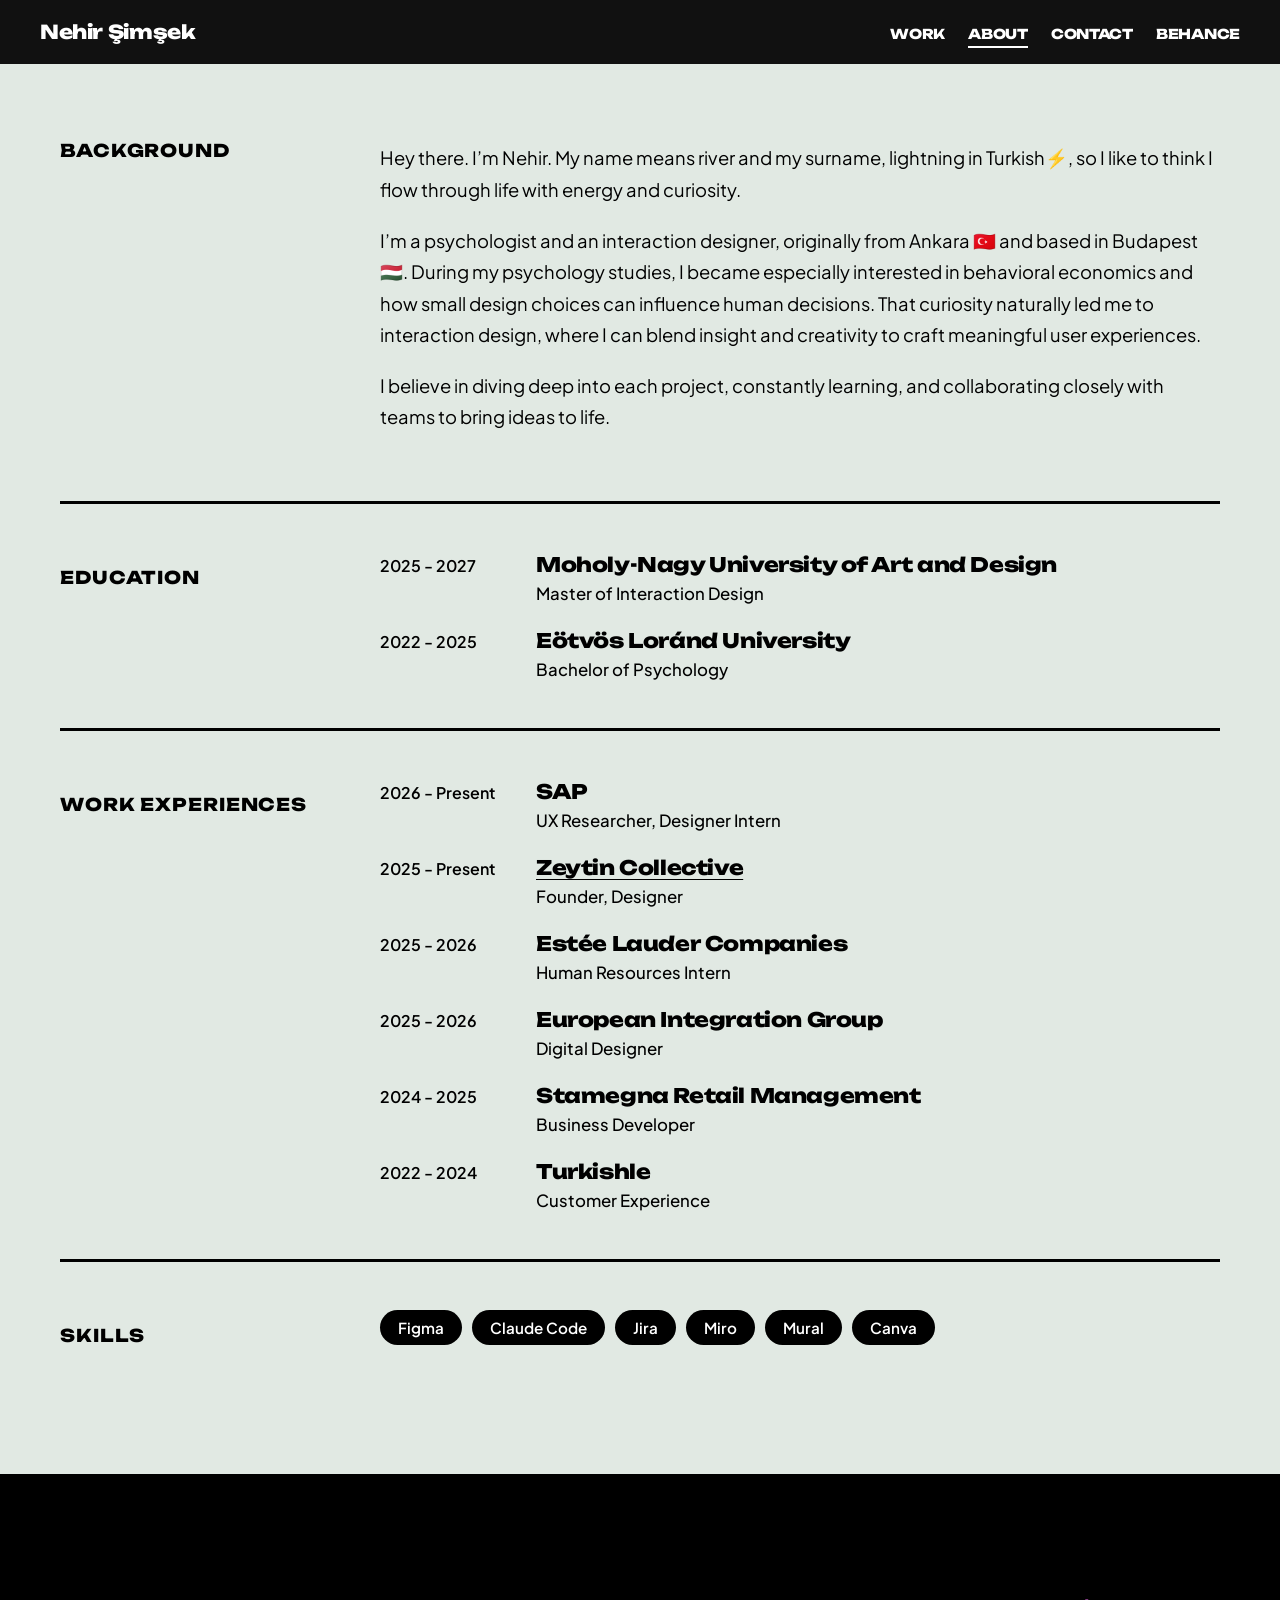
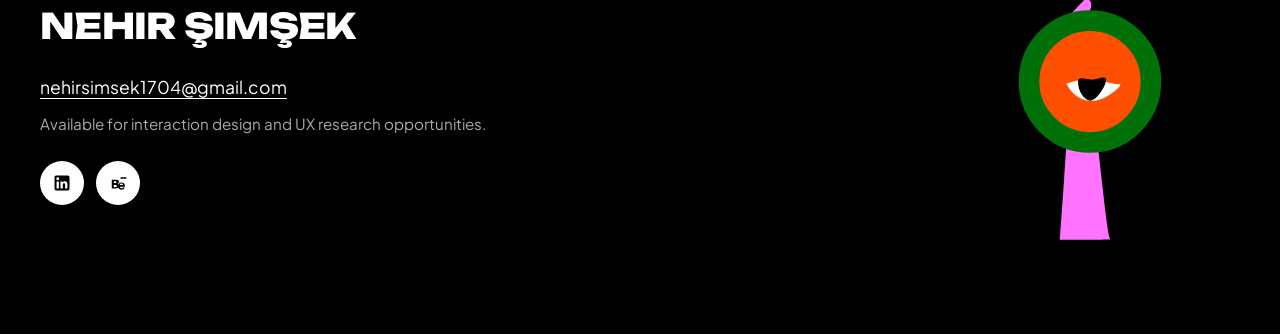
==== about.html @ ad6db82b "init" ====
<!DOCTYPE html>
<html lang="en">
<head>
    <meta charset="UTF-8">
    <meta name="viewport" content="width=device-width, initial-scale=1.0">
    <title>About | Nehir Şimşek</title>
    <link rel="stylesheet" href="style.css">
    <meta charset="UTF-8">
    <meta name="viewport" content="width=device-width, initial-scale=1.0">
    <title>About | Nehir Şimşek</title>
    
<!-- Google Fonts: Unbounded (Ultra Bold Display) & Plus Jakarta Sans (Body) -->
    <link rel="preconnect" href="https://fonts.googleapis.com">
    <link rel="preconnect" href="https://fonts.gstatic.com" crossorigin>
    <link href="https://fonts.googleapis.com/css2?family=Plus+Jakarta+Sans:ital,wght@0,400;0,600;1,400&family=Unbounded:wght@800;900&display=swap" rel="stylesheet">
   
<body class="about-page">

    <!-- Navigation Bar -->
    <header class="navbar">
        <div class="logo">Nehir Şimşek</div>
        <nav>
            <a href="index.html#work">WORK</a>
            <a href="about.html" class="active">ABOUT</a>
            <a href="index.html#contact">CONTACT</a>
            <a href="https://www.behance.net/nehirsimsekk" target="_blank" rel="noopener noreferrer">BEHANCE</a>
        </nav>
    </header>

    <main class="container about-container">
        <!-- Background / Bio Section -->
        <section class="about-section bio-section">
            <h2 class="section-label">BACKGROUND</h2>
            <div class="bio-content">
                <p>
                    Hey there. I’m Nehir. My name means river and my surname, lightning in Turkish⚡️, so I like to think I flow through life with energy and curiosity.
                </p>
                <p>
                    I’m a psychologist and an interaction designer, originally from Ankara 🇹🇷 and based in Budapest 🇭🇺. During my psychology studies, I became especially interested in behavioral economics and how small design choices can influence human decisions. That curiosity naturally led me to interaction design, where I can blend insight and creativity to craft meaningful user experiences.
                </p>
                <p>
                    I believe in diving deep into each project, constantly learning, and collaborating closely with teams to bring ideas to life.
                </p>
            </div>
</script>
</section>

        <!-- Education Section -->
        <section class="about-section timeline-section">
            <h2 class="section-label">EDUCATION</h2>
            <div class="timeline-list">
                <div class="timeline-item">
                    <span class="timeline-date">2025 - 2027</span>
                    <div class="timeline-details">
                        <h3>Moholy-Nagy University of Art and Design</h3>
                        <p>Master of Interaction Design</p>
                    </div>
                </div>
                <div class="timeline-item">
                    <span class="timeline-date">2022 - 2025</span>
                    <div class="timeline-details">
                        <h3>Eötvös Loránd University</h3>
                        <p>Bachelor of Psychology</p>
                    </div>
                </div>
        </section>

        <!-- Work Experiences Section -->
        <section class="about-section timeline-section">
            <h2 class="section-label">WORK EXPERIENCES</h2>
            <div class="timeline-list">
                <div class="timeline-item">
                    <span class="timeline-date">2026 - Present</span>
                    <div class="timeline-details">
                        <h3>SAP</h3>
                        <p>UX Researcher, Designer Intern</p>
                    </div>
                </div>
                <div class="timeline-item">
                    <span class="timeline-date">2025 - Present</span>
                    <div class="timeline-details">
                        <h3><a href="https://www.instagram.com/zeytin.collective/" target="_blank" rel="noopener noreferrer" class="timeline-link">Zeytin Collective</a></h3>
                        <p>Founder, Designer</p>
                    </div>
                </div>
                <div class="timeline-item">
                    <span class="timeline-date">2025 - 2026</span>
                    <div class="timeline-details">
                        <h3>Estée Lauder Companies</h3>
                        <p>Human Resources Intern</p>
                    </div>
                </div>
                <div class="timeline-item">
                    <span class="timeline-date">2025 - 2026</span>
                    <div class="timeline-details">
                        <h3>European Integration Group</h3>
                        <p>Digital Designer</p>
                    </div>
                </div>
                <div class="timeline-item">
                    <span class="timeline-date">2024 - 2025</span>
                    <div class="timeline-details">
                        <h3>Stamegna Retail Management</h3>
                        <p>Business Developer</p>
                    </div>
                </div>
                <div class="timeline-item">
                    <span class="timeline-date">2022 - 2024</span>
                    <div class="timeline-details">
                        <h3>Turkishle</h3>
                        <p>Customer Experience</p>
                    </div>
                </div>
            </div>
        </section>

        <!-- Skills Section -->
        <section class="about-section skills-section">
            <h2 class="section-label">SKILLS</h1>
            <div class="skills-tags">
                <span class="skill-tag">Figma</span>
                <span class="skill-tag">Claude Code</span>
                <span class="skill-tag">Jira</span>
                <span class="skill-tag">Miro</span>
                <span class="skill-tag">Mural</span>
                <span class="skill-tag">Canva</span>
            </div>
        </section>
    </main>
    <footer class="site-footer" id="contact">
    <div class="footer-container">
        <!-- Left Side: Brand, Bio & Links -->
        <div class="footer-left">
            <h2 class="footer-logo">NEHIR ŞIMŞEK</h2>
            <a href="mailto:nehirsimsek1704@gmail.com" class="footer-email">nehirsimsek1704@gmail.com</a>
            <p class="footer-status">Available for interaction design and UX research opportunities.</p>
            
            <div class="footer-socials">
                <a href="https://www.linkedin.com/in/nehir-%C5%9Fim%C5%9Fek-598686228/" target="_blank" rel="noopener noreferrer" class="social-icon" aria-label="LinkedIn">
                    <svg width="20" height="20" viewBox="0 0 24 24" fill="currentColor">
                        <path d="M19 3a2 2 0 0 1 2 2v14a2 2 0 0 1-2 2H5a2 2 0 0 1-2-2V5a2 2 0 0 1 2-2h14m-.5 15.5v-5.3a3.26 3.26 0 0 0-3.26-3.26c-.85 0-1.84.52-2.28 1.3v-1.11h-2.79v8.37h2.79v-4.93c0-.77.62-1.4 1.39-1.4a1.4 1.4 0 0 1 1.4 1.4v4.93h2.75M6.88 8.56a1.68 1.68 0 0 0 1.68-1.68c0-.93-.75-1.69-1.68-1.69a1.69 1.69 0 0 0-1.69 1.69c0 .93.76 1.68 1.69 1.68m1.39 9.94v-8.37H5.5v8.37h2.77z"/>
                    </svg>
                </a>
                <a href="https://www.behance.net/nehirsimsekk" target="_blank" rel="noopener noreferrer" class="social-icon" aria-label="Behance">
                    <svg width="20" height="20" viewBox="0 0 24 24" fill="currentColor">
                        <path d="M22 7h-7V5h7v2zm-1.87 8.25c0-2.3-1.66-3.75-3.83-3.75-2.29 0-4.3 1.6-4.3 4.25 0 2.5 1.83 4.25 4.35 4.25 1.87 0 3.32-.97 3.86-2.5h-2.1c-.34.62-.97.95-1.74.95-1.11 0-1.99-.74-2.13-1.85h5.88c.03-.25.07-.61.07-.85zm-5.95-1c.14-.94.94-1.62 1.96-1.62.98 0 1.76.65 1.88 1.62h-3.84zM6.9 14.3h2.15c.84 0 1.45.45 1.45 1.25 0 .9-.7 1.45-1.62 1.45H6.9v-2.7zm0-4.55h2.05c.74 0 1.3.4 1.3 1.15 0 .8-.56 1.2-1.35 1.2H6.9v-2.35zM4.5 7.5v11h4.85c2.3 0 3.85-1.05 3.85-2.8 0-1.25-.7-2.15-1.7-2.55 1.1-.35 1.7-1.35 1.7-2.5 0-1.65-1.3-2.65-3.35-2.65H4.5z"/>
                    </svg>
                </a>
            </div>
        </div>

       <!-- Right Side: Rotating Eye Animation (Lottie) -->
        <div class="footer-right">
    <img 
        src="eye-searching.svg" 
        alt="Rotating Eye Animation" 
        style="width: 300px; height: 300px;" 
    />
        </div>
    </footer>
    <script src="transitions.js"></script>
    <script>
    document.addEventListener('mousemove', (e) => {
        const items = document.querySelectorAll('.float-item');
        
        // Find screen center offset
        const mouseX = e.clientX - window.innerWidth / 2;
        const mouseY = e.clientY - window.innerHeight / 2;

        items.forEach(item => {
            // Read custom speed attribute or fall back to default
            const speed = parseFloat(item.getAttribute('data-speed')) || 0.04;
            
            const x = mouseX * speed;
            const y = mouseY * speed;

            // Apply smooth translation
            item.style.transform = `translate3d(${x}px, ${y}px, 0)`;
        });
    });
   
</script>
</body>
</html>
---- style.css ----
/* Base Styles & Palette */
html {
    scroll-behavior: smooth;
}

body {
    background-color: #FDF0ED;
    color: #111111;
    font-family: 'Plus Jakarta Sans', sans-serif;
    margin: 0;
    padding: 0;
    animation: pageFadeIn 0.45s ease forwards;
}

body.page-exit {
    animation: pageFadeOut 0.35s ease forwards;
    pointer-events: none;
}

@keyframes pageFadeIn {
    from { opacity: 0; transform: translateY(10px); }
    to   { opacity: 1; transform: translateY(0); }
}

@keyframes pageFadeOut {
    from { opacity: 1; transform: translateY(0); }
    to   { opacity: 0; transform: translateY(-10px); }
}

/* Header & Navigation */
.navbar {
    display: flex;
    justify-content: space-between;
    align-items: center;
    padding: 20px 40px;
    background-color: #111111;
    color: #ffffff;
}

.navbar .logo {
    font-family: 'Unbounded', sans-serif;
    font-weight: 900;
    font-size: 1.2rem;
    letter-spacing: 1px;
}

.navbar nav a {
    color: #ffffff;
    text-decoration: none;
    margin-left: 20px;
    font-size: 0.85rem;
    letter-spacing: 1px;
    font-weight: 600;
}

/* Main Container */
.container {
    max-width: 1400px;
    margin: 0 auto;
    padding: 80px 60px;
}

/* Hero Section Headline - Massive, Heavy, SNASK-Style Impact */
.hero h1 {
    font-family: 'Unbounded', sans-serif;
    font-size: 5.5rem;
    font-weight: 900;
    line-height: 1.05;
    letter-spacing: -1px;
    margin-top: 0;
    margin-bottom: 28px;
    max-width: 700px;
}

.hero .intro {
    font-size: 1.35rem;
    line-height: 1.6;
    max-width: 620px;
}

/* Hero text block: centered within the full-width hero */
.hero-text {
    position: relative;
    z-index: 10;
    padding: 0;
    max-width: 700px;
    margin: 0 auto;
    text-align: center;
}

/* Work Section */
.work-section {
    margin-top: 80px;
}

.section-title {
    font-family: 'Unbounded', sans-serif;
    font-size: 1.8rem;
    font-weight: 800;
    letter-spacing: -0.5px;
    margin-bottom: 30px;
    border-bottom: 3px solid #111111; /* Thicker line for punchier hierarchy */
    padding-bottom: 12px;
}

/* Work grid: full-width video banner on top, three equal cards below */
.work-grid {
    display: grid;
    grid-template-columns: 1fr 1fr 1fr;
    gap: 6px;
}

/* P1 — full-width video banner */
.work-card:nth-child(1) {
    grid-column: 1 / 4;
    grid-row: 1;
}

/* P2, P3, P4 — three equal cards in row 2 */
.work-card:nth-child(2) { grid-column: 1; grid-row: 2; }
.work-card:nth-child(3) { grid-column: 2; grid-row: 2; }
.work-card:nth-child(4) { grid-column: 3; grid-row: 2; }

/* P1 video: thin cinematic banner */
.work-card:nth-child(1) .image-wrapper {
    aspect-ratio: 5 / 1;
    flex: none;
}

/* P2 (Sofra) — taller to show more */
.work-card:nth-child(2) .image-wrapper {
    aspect-ratio: 4 / 3;
    flex: none;
}

/* P3, P4 — 16:9 to match image proportions */
.work-card:nth-child(3) .image-wrapper,
.work-card:nth-child(4) .image-wrapper {
    aspect-ratio: 16 / 9;
    flex: none;
}

.work-card {
    text-decoration: none;
    color: #111111;
    display: flex;
    flex-direction: column;
}

.work-card:hover .image-wrapper img,
.work-card:hover .image-wrapper video {
    transform: scale(1.03);
}

.image-wrapper {
    flex: 1;
    overflow: hidden;
    background-color: #e0d5d2;
    min-height: 0;
}

.image-wrapper img,
.image-wrapper video {
    width: 100%;
    height: 100%;
    display: block;
    object-fit: cover;
    transition: transform 0.4s ease;
}

/* Card label row: number left, title right */
.card-meta {
    display: flex;
    justify-content: space-between;
    align-items: baseline;
    padding: 10px 0 4px 0;
    gap: 12px;
}

.card-num {
    font-family: 'Plus Jakarta Sans', sans-serif;
    font-size: 0.8rem;
    font-weight: 600;
    color: #999999;
    flex-shrink: 0;
}

.card-name {
    font-family: 'Plus Jakarta Sans', sans-serif;
    font-size: 0.85rem;
    font-weight: 600;
    letter-spacing: 0.02em;
    color: #111111;
    text-align: right;
}
/* --------------------------------------------------
   COLOR THEME VARIATIONS
-------------------------------------------------- */

/* Default / Peach (Your home page look) */
body, body[data-theme="peach"] {
    background-color: #FDF0ED;
    color: #111111;
}

/* Theme 1: Dark Mode / Charcoal (Cancer Care style) */
body[data-theme="dark"] {
    background-color: #161616;
    color: #F5F5F5;
}
body[data-theme="dark"] .navbar {
    background-color: transparent;
    border-bottom: 1px solid #333333;
}
body[data-theme="dark"] .navbar nav a {
    color: #FFFFFF;
}
body[data-theme="dark"] .tags {
    color: #A0A0A0;
}

/* Theme 2: Soft Blue (KommuneKredit style) */
body[data-theme="blue"] {
    background-color: #DDE8FA;
    color: #111111;
}

/* Theme 3: Soft Lavender / Purple (Zalando style) */
body[data-theme="purple"] {
    background-color: #D3C2FE;
    color: #111111;
}

/* Theme 4: Pastel Lime / Green (Louise From Hero style) */
body[data-theme="lime"] {
    background-color: #EEFCA8;
    color: #111111;
}
/* ==================================================
   CASE STUDY LAYOUT & COMPONENT STYLES
================================================== */

.case-study {
    width: 100%;
    max-width: 1400px; /* Expands much wider to fill the screen */
    margin: 0 auto;
    padding: 60px 6% 100px 6%; /* Percentage padding gives edge-to-edge look with clean breathing room */
}

.case-study .eyebrow {
    font-size: 0.85rem;
    font-weight: 700;
    text-transform: uppercase;
    letter-spacing: 1px;
    opacity: 0.7;
    margin-bottom: 16px;
}

.case-study h1 {
    font-family: 'Unbounded', sans-serif;
    font-size: 3rem;
    font-weight: 800;
    line-height: 1.1;
    margin-bottom: 24px;
}

.case-study .hero-intro {
    font-size: 1.2rem;
    line-height: 1.6;
    margin-bottom: 20px;
}

.case-study .hero-question {
    font-size: 1.05rem;
    line-height: 1.6;
    padding: 20px;
    border-left: 3px solid currentColor;
    margin-top: 30px;
}

/* Stats Section (Adapts border & text to current theme color) */
.case-study .stats {
    display: grid !important;
    grid-template-columns: repeat(4, 1fr) !important;
    gap: 20px;
    padding: 40px 0;
    border-top: 2px solid currentColor;
    border-bottom: 2px solid currentColor;
    margin: 60px 0;
}

.case-study .stat-number {
    font-family: 'Space Grotesk', sans-serif;
    font-size: 2.8rem;
    font-weight: 700;
    line-height: 1;
    margin-bottom: 12px;
}

.case-study .stat-label {
    font-size: 0.9rem;
    line-height: 1.4;
    opacity: 0.85;
}

/* Section Dividers */
.case-study .section, 
.case-study .process-section {
    margin-bottom: 80px;
    padding-top: 40px;
    border-top: none; /* Changed from 1px solid currentColor */
}

.case-study .section-title {
    font-family: 'Unbounded', sans-serif;
    font-size: 1.4rem;
    font-weight: 800;
    letter-spacing: -0.5px;
    text-transform: uppercase;
    margin-bottom: 20px;
}

.case-study .section h2, 
.case-study .process-section h2 {
    font-size: 1.8rem;
    font-weight: 700;
    line-height: 1.3;
    margin-bottom: 20px;
}

.case-study .section-intro {
    font-size: 1.1rem;
    line-height: 1.6;
    margin-bottom: 16px;
}

.case-study .content-grid {
    display: grid;
    grid-template-columns: repeat(auto-fit, minmax(250px, 1fr));
    gap: 30px;
    margin-top: 40px;
    width: 100%;
    box-sizing: border-box;
}

.case-study .content-item-number {
    font-weight: 700;
    opacity: 0.5;
    margin-bottom: 8px;
}

.case-study .content-item h3 {
    font-size: 1.2rem;
    font-weight: 700;
    margin-bottom: 10px;
}

.case-study .process-map-wrapper {
    margin-top: 50px;
    width: 100%;
    overflow: visible;
}

.case-study .process-line {
    fill: none;
    stroke: currentColor;
    stroke-width: 2;
    stroke-dasharray: 4 4;
}

.case-study .process-dot {
    fill: currentColor;
}

/* Automatically handles text inside SVG dots based on light vs dark theme */
.case-study .process-number {
    fill: #FFFFFF;
    font-family: 'Space Grotesk', sans-serif;
    font-size: 12px;
    font-weight: 700;
    text-anchor: middle;
}

body[data-theme="dark"] .case-study .process-number {
    fill: #161616;
}

.case-study .process-title,
.case-study .process-label {
    fill: currentColor;
    font-size: 13px;
    text-anchor: middle;
}

/* Workflow Rows */
.case-study .workflow-row {
    display: flex;
    align-items: center;
    padding: 16px 0;
    border-bottom: 1px solid currentColor;
}

.case-study .workflow-number {
    width: 50px;
    font-weight: 700;
    opacity: 0.5;
}

/* Bottom Details Footer Block */
.case-study .details {
    display: grid;
    grid-template-columns: repeat(3, 1fr);
    gap: 30px;
    padding-top: 40px;
    border-top: 2px solid currentColor;
    margin-top: 80px;
}

.case-study .detail-label {
    font-size: 0.85rem;
    font-weight: 700;
    text-transform: uppercase;
    letter-spacing: 1px;
    opacity: 0.6;
    margin-bottom: 8px;
}

/* Desktop Responsive Formatting */
@media (max-width: 700px) {
    .case-study .stats,
    .case-study .content-grid,
    .case-study .details {
        grid-template-columns: repeat(1, 1fr) !important;
    }
}
/* 1. Prevent the viewport from scrolling horizontally */
html, body {
    max-width: 100% !important;
    overflow-x: hidden !important;
}
/* FORCE ENTIRE PAGE TO CENTER */
html, body {
    margin: 0 !important;
    padding: 0 !important;
    width: 100% !important;
    max-width: 100vw !important;
    overflow-x: hidden !important;
}

/* Ensure case-study container is centered with equal side margins */
.case-study {
    width: 100% !important;
    max-width: 1400px !important;
    margin-left: auto !important;
    margin-right: auto !important;
    padding-left: 60px !important;
    padding-right: 60px !important;
    box-sizing: border-box !important;
}

/* Center all child sections and process maps inside case-study */
.case-study section,
.case-study .section,
.case-study .process-section,
.process-map-wrapper {
    width: 100% !important;
    max-width: 100% !important;
    margin-left: auto !important;
    margin-right: auto !important;
    box-sizing: border-box !important;
}
/* Cover Image Styling */
.cover-image-wrapper {
    width: 100%;
    max-width: 1200px;
    margin: 40px auto;
    padding: 0 24px;
    box-sizing: border-box;
}
.cover-image {
    width: 100%;
    height: auto;
    display: block;
    border-radius: 16px; /* Gives nice soft corners */
    object-fit: cover;
}
/* Scope floating styles strictly to landing page hero section */
.hero {
    position: relative !important;
    width: 100%;
    min-height: 85vh;
    padding: 80px 60px;
    box-sizing: border-box;
    /* Full-width: no max-width, so floating images span the whole viewport */
}

.hero .float-item {
    position: absolute !important;
    z-index: 5;
    pointer-events: none;
    transition: transform 0.15s ease-out;
    animation: floatAnimation 4s ease-in-out infinite alternate;
}

.hero .float-card {
    border-radius: 12px;
    box-shadow: 0 10px 25px rgba(0, 0, 0, 0.12);
    object-fit: cover;
}
/* Hero text stays centered and layered above floating elements */
.hero h1,
.hero .intro {
    position: relative;
    z-index: 10;
    text-align: center;
}

/* Work grid: 2 columns with generous spacing */
.work-grid {
    display: grid;
    grid-template-columns: repeat(2, 1fr);
    gap: 50px 40px;
}
.float-item {
    position: absolute !important;
    z-index: 5;
    pointer-events: none;
    /* Smooth out cursor tracking */
    transition: transform 0.1s ease-out; 
    /* Gentle ambient float without breaking JS transform */
    animation: gentleFloat 4s ease-in-out infinite alternate;
}

@keyframes gentleFloat {
    0% { margin-top: 0px; }
    100% { margin-top: -12px; }
}
/* Force SAP case study headers and text to stay left-aligned */
.sap-case-study h1,
.sap-case-study h2,
.sap-case-study p,
.sap-case-study .section-intro {
    text-align: left !important;
    margin-left: 0;
}

/* Image + numbered items side-by-side layout */
.image-content-split {
    display: grid;
    grid-template-columns: 1fr 1fr;
    gap: 50px;
    align-items: start;
    margin-top: 40px;
}

.image-content-split .split-image {
    width: 100%;
    height: auto;
    display: block;
    border-radius: 10px;
    object-fit: cover;
}

.image-content-split .split-items {
    display: flex;
    flex-direction: column;
    gap: 32px;
}

@media (max-width: 768px) {
    .image-content-split {
        grid-template-columns: 1fr;
    }
}
/* Styling for all navigation links */
.navbar nav a {
    text-decoration: none;
    color: inherit;
    position: relative;
    padding-bottom: 4px; /* Creates spacing between text and the line */
    transition: border-color 0.2s ease;
}

/* Underline for the active page link */
.navbar nav a.active {
    border-bottom: 2px solid currentColor; /* Draws line matching text color */
}

/* Optional: Subtle hover effect for inactive links */
.navbar nav a:hover {
    border-bottom: 2px solid rgba(0, 0, 0, 0.3);
}
/* ==========================================
   ABOUT PAGE STYLES
   ========================================== */

body.about-page {
    background-color: #e1e9e3;
}

.about-container {
    max-width: 1200px;
    margin: 60px auto 100px auto;
    padding: 0 60px;
}

.about-section {
    display: grid;
    grid-template-columns: 260px 1fr;
    gap: 40px 60px;
    align-items: start;
    margin-bottom: 0;
    padding-bottom: 48px;
    border-bottom: 3px solid #000000 !important;
}

.about-section:last-child {
    border-bottom: none;
}

.section-label {
    font-size: 0.85rem;
    font-weight: 700;
    letter-spacing: 0.1em;
    text-transform: uppercase;
    color: #666;
    margin-bottom: 24px;
}

.bio-content p {
    font-size: 1.15rem;
    line-height: 1.7;
    margin-bottom: 18px;
    color: #222;
}

.timeline-list {
    display: flex;
    flex-direction: column;
    gap: 24px;
}

.timeline-item {
    display: grid;
    grid-template-columns: 140px 1fr;
    align-items: baseline;
    gap: 16px;
}

.timeline-date {
    font-size: 0.95rem;
    color: #777;
    font-weight: 500;
}

.timeline-details h3 {
    font-size: 1.1rem;
    font-weight: 600;
    margin: 0 0 4px 0;
    color: #111;
}

.timeline-details p {
    font-size: 0.98rem;
    color: #555;
    margin: 0;
}

.skills-tags {
    display: flex;
    flex-wrap: wrap;
    gap: 10px;
}

.skill-tag {
    background: rgba(0, 0, 0, 0.05);
    padding: 8px 16px;
    border-radius: 20px;
    font-size: 0.9rem;
    font-weight: 500;
    color: #333;
}

/* Inline timeline link (e.g. Zeytin Collective) */
.timeline-link {
    color: inherit;
    text-decoration: underline;
    text-underline-offset: 4px;
    text-decoration-thickness: 1px;
    transition: opacity 0.2s ease;
}

.timeline-link:hover {
    opacity: 0.6;
}

@media (max-width: 600px) {
    .timeline-item {
        grid-template-columns: 1fr;
        gap: 4px;
    }
    .about-section {
        grid-template-columns: 1fr !important;
    }
}
/* ===========================================
   GLOBAL FONT PAIRING (Unbounded & Plus Jakarta Sans)
   =========================================== */

/* Body Copy & UI Elements -> Plus Jakarta Sans */
body, p, span, nav a, .timeline-details p, .skill-tag, .timeline-date {
    font-family: 'Plus Jakarta Sans', -apple-system, BlinkMacSystemFont, sans-serif;
}

/* Header Navbar Logo & Links -> White text on dark bar */
.navbar .logo,
.navbar nav a {
    font-family: 'Unbounded', sans-serif !important;
    font-weight: 800 !important;
    color: #ffffff !important; /* Forces logo & nav items to be white */
    letter-spacing: -0.02em;
}

/* Page Headings (Hero title, section labels, etc.) -> Black text */
h1, h2, h3,
.landing-hero h1 {
    font-family: 'Unbounded', sans-serif !important;
    font-weight: 800 !important;
    letter-spacing: -0.02em;
    color: #000000 !important; /* Keeps UX DESIGNER & RESEARCHER and section headings black */
}

/* ===========================================
   ABOUT PAGE STYLES (Enlarged & Pure Black Headings)
   =========================================== */

/* Section Labels (BACKGROUND, EDUCATION, WORK EXPERIENCES, SKILLS) */
.about-section .section-label {
    font-family: 'Unbounded', sans-serif !important;
    font-size: 1.1rem; /* Increased size */
    font-weight: 800 !important;
    letter-spacing: 0.05em;
    text-transform: uppercase;
    color: #000000 !important; /* Pure black */
    margin-bottom: 28px;
}

/* Subheadings inside Timeline (School & Company names) */
.timeline-details h3 {
    font-family: 'Unbounded', sans-serif !important;
    font-size: 1.25rem; /* Larger, readable size */
    font-weight: 800 !important;
    color: #000000 !important; /* Pure black */
    margin: 0 0 6px 0;
}

/* Subheading descriptions (Degrees & Job Titles) */
.timeline-details p {
    font-size: 1.05rem;
    color: #000000 !important; /* Pure black */
    font-weight: 500;
}

/* Timeline Dates */
.timeline-date {
    font-size: 1rem;
    color: #000000 !important; /* Pure black */
    font-weight: 600;
}

/* Bio Paragraph Text */
.bio-content p {
    font-size: 1.15rem;
    line-height: 1.7;
    color: #000000 !important; /* Pure black */
    margin-bottom: 20px;
}

/* Skills Badges */
.skill-tag {
    background: #000000;
    color: #ffffff;
    font-size: 0.95rem;
    font-weight: 600;
    padding: 8px 18px;
    border-radius: 20px;
}
/* ===========================================
   ABOUT PAGE SECTION DIVIDERS (Guaranteed Fix)
   =========================================== */

/* Force visible solid line under each about section */
main .about-section,
body.about-page .about-section {
    padding-bottom: 48px !important;
    margin-bottom: 48px !important;
    border-bottom: 3px solid #000000 !important;
}

/* Remove the line under the final section (Skills) */
main .about-section:last-child,
body.about-page .about-section:last-child {
    border-bottom: none !important;
    margin-bottom: 0 !important;
    padding-bottom: 0 !important;
}
/* ===========================================
   GLOBAL FOOTER STYLES & ROTATING ANIMATION
   =========================================== */

.site-footer {
    background-color: #000000;
    color: #ffffff;
    padding: 80px 40px;
    margin-top: 100px;
    width: 100%;
    box-sizing: border-box;
}

.footer-container {
    max-width: 1200px;
    margin: 0 auto;
    display: flex;
    justify-content: space-between;
    align-items: center;
    gap: 40px;
}

/* Left Side Layout */
.footer-left {
    display: flex;
    flex-direction: column;
    align-items: flex-start;
    gap: 16px;
}

.footer-logo {
    font-family: 'Unbounded', sans-serif !important;
    font-weight: 800 !important;
    font-size: 2.2rem;
    color: #ffffff !important;
    margin: 0 0 12px 0;
    letter-spacing: -0.02em;
}

.footer-email {
    font-family: 'Plus Jakarta Sans', sans-serif;
    font-size: 1.1rem;
    color: #ffffff;
    text-decoration: underline;
    text-underline-offset: 4px;
    transition: opacity 0.2s ease;
}

.footer-email:hover {
    opacity: 0.8;
}

.footer-status {
    font-family: 'Plus Jakarta Sans', sans-serif;
    font-size: 0.95rem;
    color: #aaaaaa;
    margin: 0 0 12px 0;
}

/* Circular Social Buttons */
.footer-socials {
    display: flex;
    gap: 12px;
}

.social-icon {
    display: flex;
    align-items: center;
    justify-content: center;
    width: 44px;
    height: 44px;
    background-color: #ffffff;
    color: #000000;
    border-radius: 50%;
    transition: transform 0.2s ease, background-color 0.2s ease;
}

.social-icon:hover {
    transform: translateY(-3px);
    background-color: #eeeeee;
}

/* Right Side: Rotating SVG Graphic */
.footer-right {
    display: flex;
    justify-content: center;
    align-items: center;
}

/* Continuous rotation keyframes */
@keyframes continuousSpin {
    from {
        transform: rotate(0deg);
    }
    to {
        transform: rotate(360deg);
    }
}

/* Mobile Responsiveness */
@media (max-width: 768px) {
    .footer-container {
        flex-direction: column-reverse;
        align-items: flex-start;
        gap: 48px;
    }
}
/* ===========================================
   FOOTER ANIMATION & LAYOUT
   =========================================== */

.footer-right {
    display: flex;
    justify-content: center;
    align-items: center;
}

@keyframes continuousSpin {
    from {
        transform: rotate(0deg);
    }
    to {
        transform: rotate(360deg);
    }
}
/* ==========================================
   ABOUT PAGE ONLY: Floating Photo Flash Effect
   ========================================== */
/* ======================================== */
/* ABOUT HERO CONTAINER */
/* ======================================== */

.about-hero {
    position: relative;
    width: 100%;
    min-height: 1000px;
    padding: 120px 6% 130px;
    overflow: hidden;
}

/* ======================================== */
/* GENERATED PHOTO LAYER */
/* ======================================== */

.photo-layer {
    position: absolute;
    inset: 0;
    z-index: 3;
    overflow: hidden;
    pointer-events: none;
}
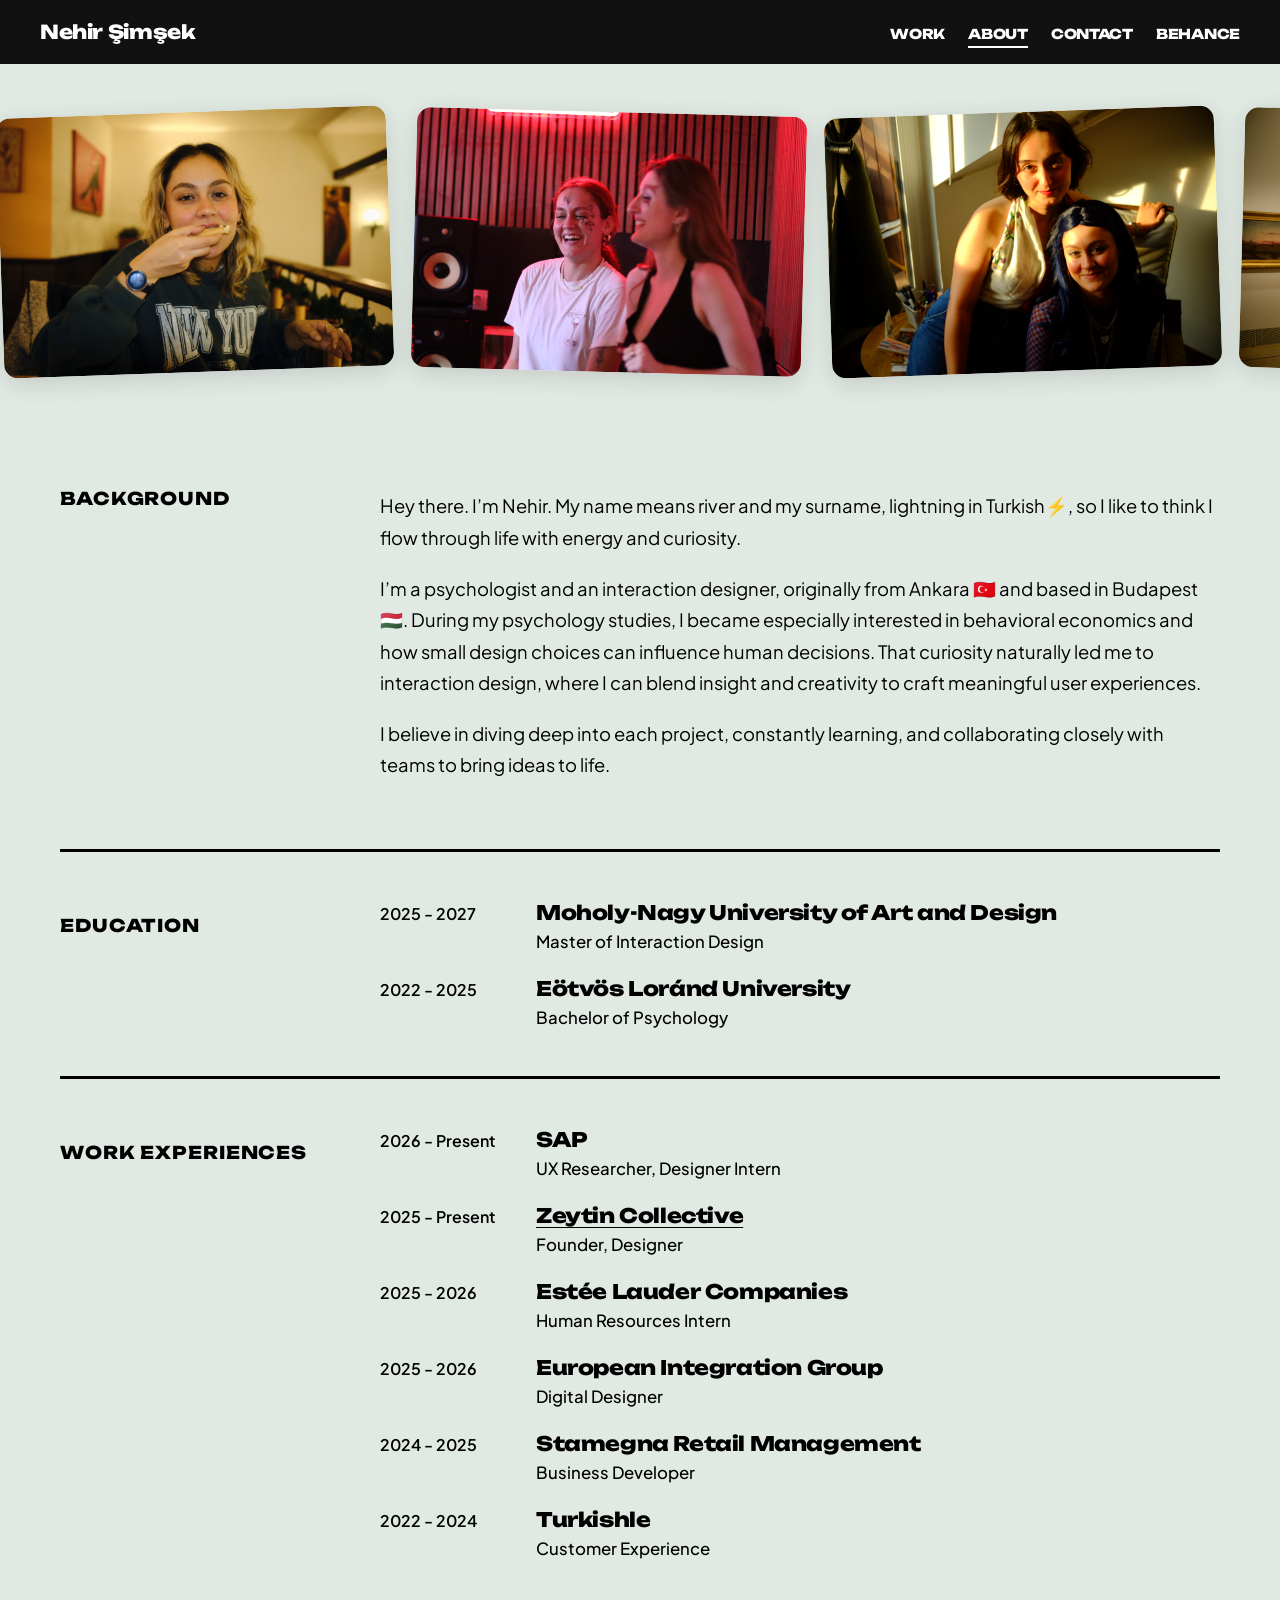
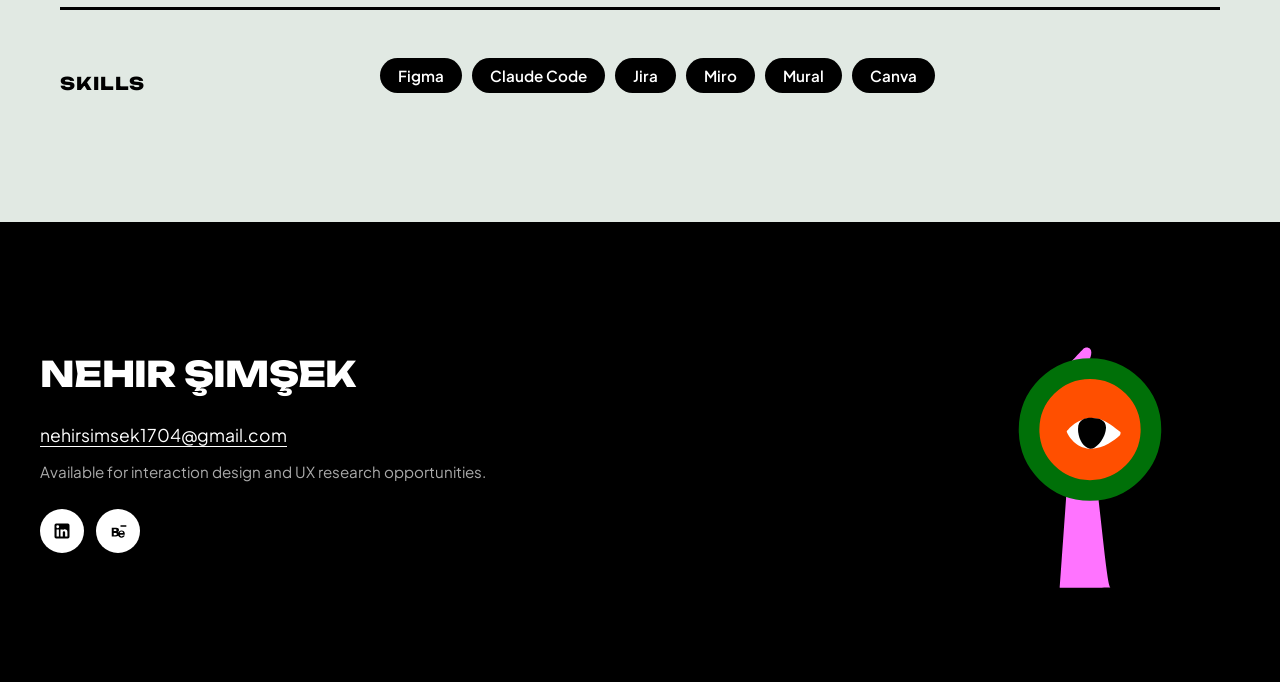
==== commit 5729238b: "Add scrolling photo strip to about page" ====
--- a/about.html
+++ b/about.html
@@ -26,6 +26,25 @@
             <a href="https://www.behance.net/nehirsimsekk" target="_blank" rel="noopener noreferrer">BEHANCE</a>
         </nav>
     </header>
+
+    <!-- Scrolling Photo Strip -->
+    <div class="photo-scroll-strip">
+        <div class="photo-scroll-track">
+            <div class="scroll-photo"><img src="pizza.JPG" alt=""></div>
+            <div class="scroll-photo"><img src="collective.JPG" alt=""></div>
+            <div class="scroll-photo"><img src="DSCF0053.JPG" alt=""></div>
+            <div class="scroll-photo"><img src="DSCF9303.JPG" alt=""></div>
+            <div class="scroll-photo"><img src="scholarship.jpg" alt=""></div>
+            <div class="scroll-photo"><img src="youtube.jpg" alt=""></div>
+            <!-- duplicated for seamless loop -->
+            <div class="scroll-photo"><img src="pizza.JPG" alt=""></div>
+            <div class="scroll-photo"><img src="collective.JPG" alt=""></div>
+            <div class="scroll-photo"><img src="DSCF0053.JPG" alt=""></div>
+            <div class="scroll-photo"><img src="DSCF9303.JPG" alt=""></div>
+            <div class="scroll-photo"><img src="scholarship.jpg" alt=""></div>
+            <div class="scroll-photo"><img src="youtube.jpg" alt=""></div>
+        </div>
+    </div>
 
     <main class="container about-container">
         <!-- Background / Bio Section -->
--- a/style.css
+++ b/style.css
@@ -936,6 +936,52 @@
 /* ABOUT HERO CONTAINER */
 /* ======================================== */
 
+/* ===========================================
+   ABOUT PAGE: Scrolling Photo Strip
+   =========================================== */
+
+.photo-scroll-strip {
+    width: 100%;
+    overflow: hidden;
+    padding: 48px 0 40px;
+    background-color: #e1e9e3;
+}
+
+.photo-scroll-track {
+    display: flex;
+    gap: 24px;
+    width: max-content;
+    animation: scrollLeft 28s linear infinite;
+}
+
+.photo-scroll-track:hover {
+    animation-play-state: paused;
+}
+
+.scroll-photo {
+    flex-shrink: 0;
+    height: 260px;
+    border-radius: 14px;
+    overflow: hidden;
+    box-shadow: 0 6px 24px rgba(0, 0, 0, 0.13);
+}
+
+.scroll-photo:nth-child(odd)  { transform: rotate(-2deg); }
+.scroll-photo:nth-child(even) { transform: rotate(1.5deg); }
+
+.scroll-photo img {
+    height: 100%;
+    width: auto;
+    object-fit: cover;
+    display: block;
+    pointer-events: none;
+}
+
+@keyframes scrollLeft {
+    0%   { transform: translateX(0); }
+    100% { transform: translateX(-50%); }
+}
+
 .about-hero {
     position: relative;
     width: 100%;
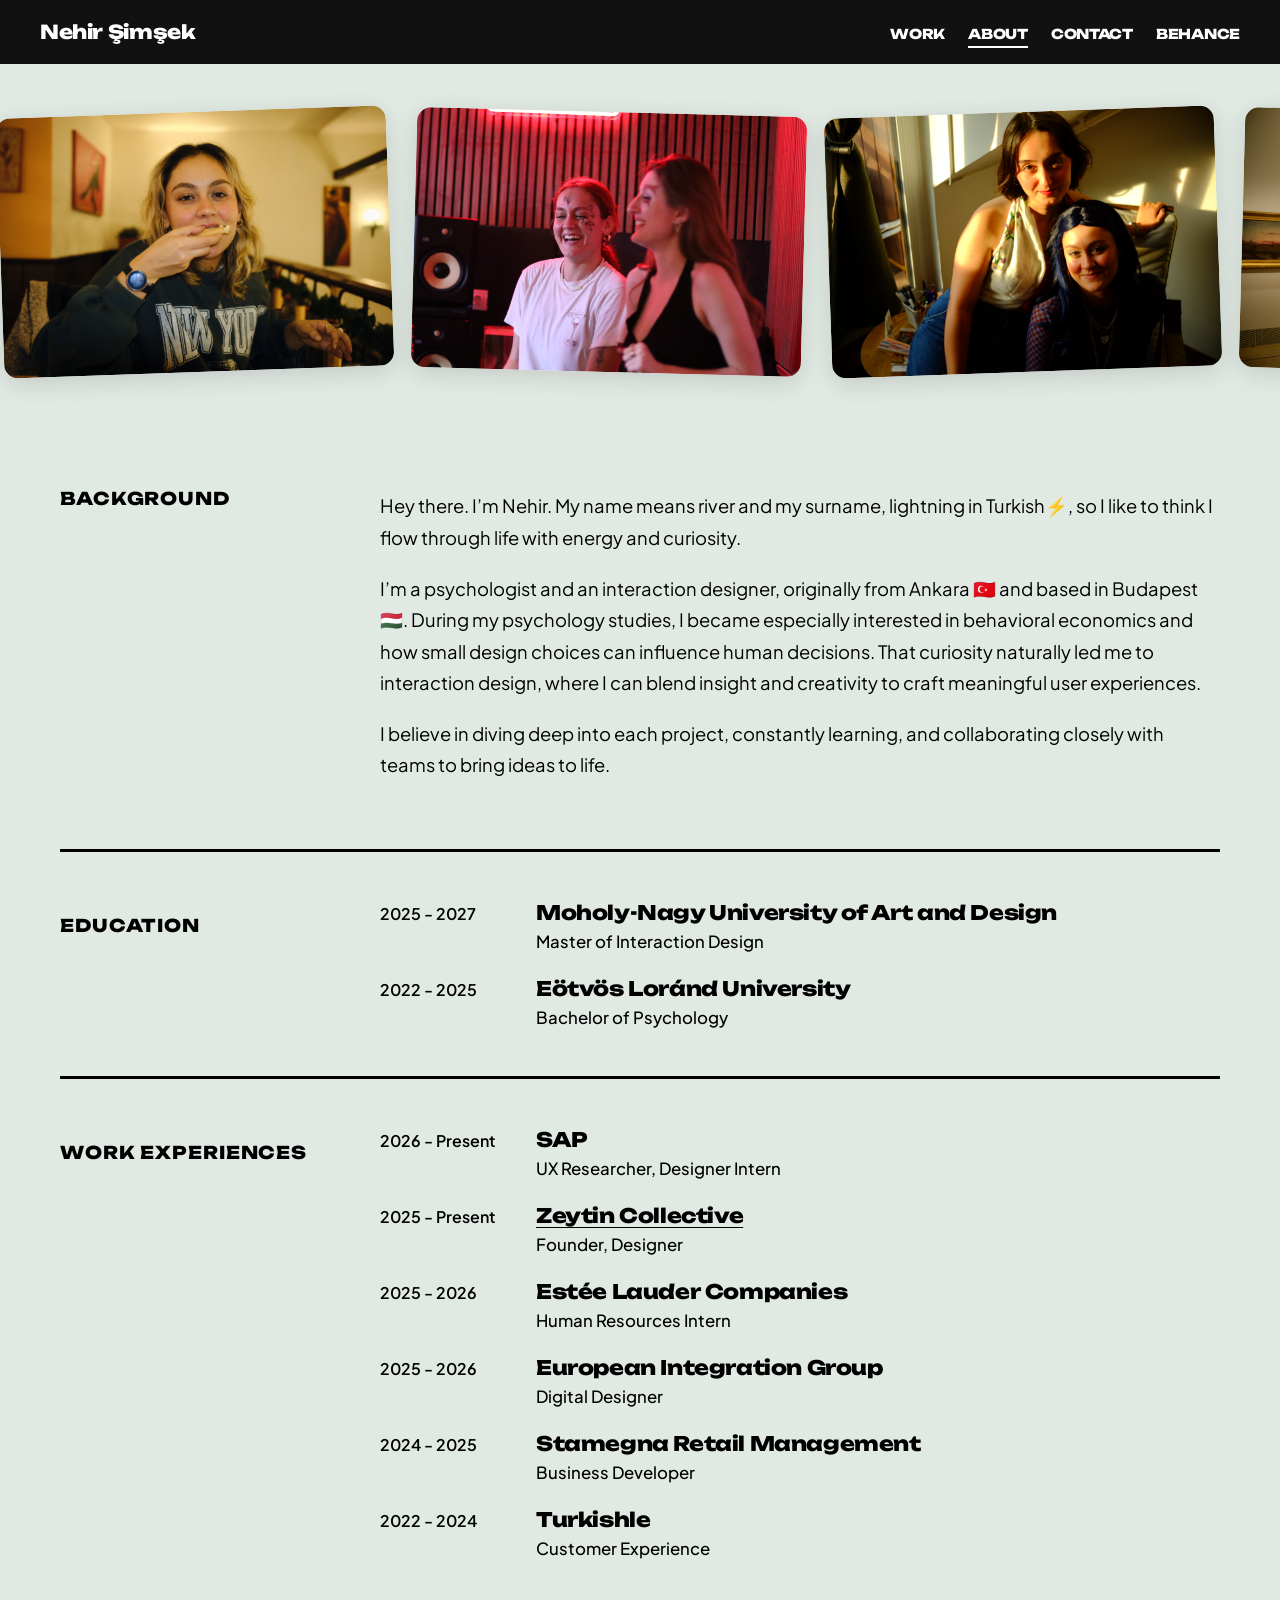
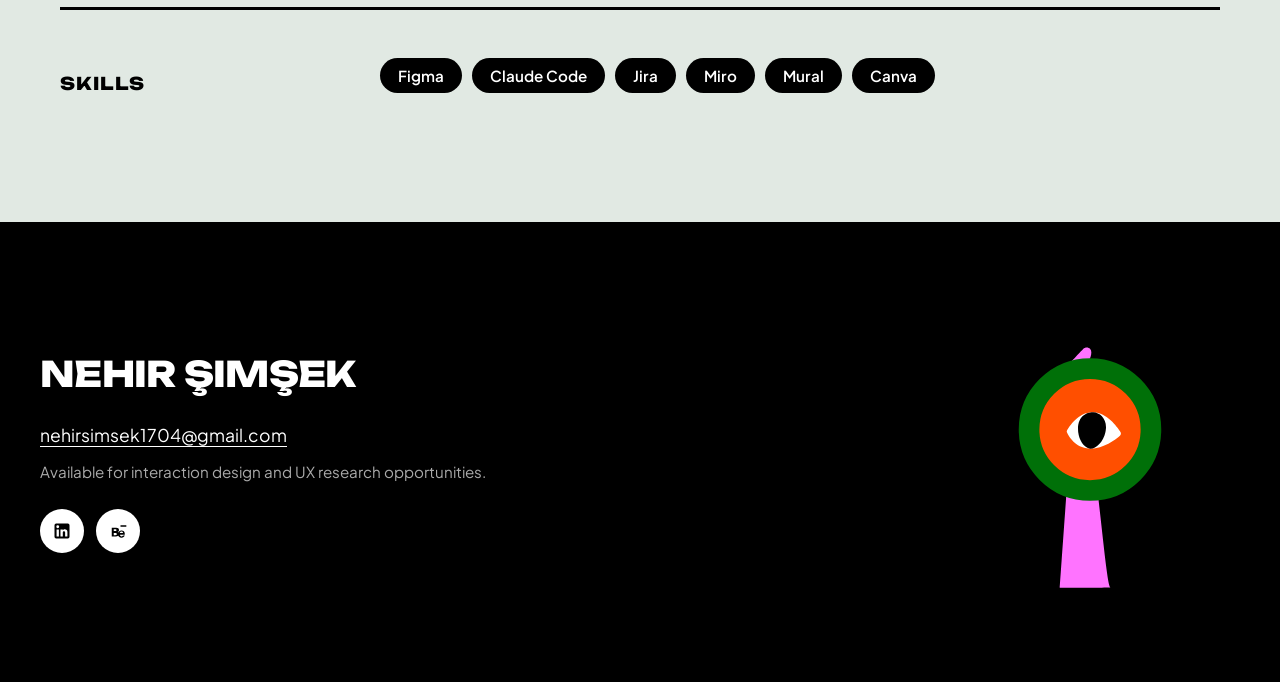
==== commit d9adca14: "Add draggable works strip, crop SAP video bars, fix contact nav links" ====
--- a/about.html
+++ b/about.html
@@ -22,7 +22,7 @@
         <nav>
             <a href="index.html#work">WORK</a>
             <a href="about.html" class="active">ABOUT</a>
-            <a href="index.html#contact">CONTACT</a>
+            <a href="#contact">CONTACT</a>
             <a href="https://www.behance.net/nehirsimsekk" target="_blank" rel="noopener noreferrer">BEHANCE</a>
         </nav>
     </header>
--- a/style.css
+++ b/style.css
@@ -940,6 +940,72 @@
    ABOUT PAGE: Scrolling Photo Strip
    =========================================== */
 
+/* ===========================================
+   INDEX PAGE: Scrolling Works Strip
+   =========================================== */
+
+.works-scroll-strip {
+    width: 100%;
+    overflow: hidden;
+    padding: 20px 0 40px;
+}
+
+.works-scroll-track {
+    display: flex;
+    gap: 32px;
+    width: max-content;
+    cursor: grab;
+    user-select: none;
+}
+
+.works-scroll-track.is-dragging {
+    cursor: grabbing;
+}
+
+.works-scroll-card {
+    flex-shrink: 0;
+    width: 420px;
+    text-decoration: none;
+    color: #111111;
+    display: flex;
+    flex-direction: column;
+    gap: 10px;
+}
+
+.works-scroll-card:nth-child(odd)  { transform: rotate(-1deg); }
+.works-scroll-card:nth-child(even) { transform: rotate(1deg); }
+
+.works-scroll-thumb {
+    width: 100%;
+    height: 280px;
+    border-radius: 14px;
+    overflow: hidden;
+    box-shadow: 0 6px 24px rgba(0, 0, 0, 0.13);
+    background-color: #e0d5d2;
+}
+
+.works-scroll-thumb img,
+.works-scroll-thumb video {
+    width: 100%;
+    height: 100%;
+    object-fit: cover;
+    display: block;
+    transition: transform 0.4s ease;
+}
+
+.works-scroll-thumb video {
+    transform: scale(1.28);
+}
+
+.works-scroll-card:hover .works-scroll-thumb img {
+    transform: scale(1.03);
+}
+
+.works-scroll-card:hover .works-scroll-thumb video {
+    transform: scale(1.31);
+}
+
+
 .photo-scroll-strip {
     width: 100%;
     overflow: hidden;
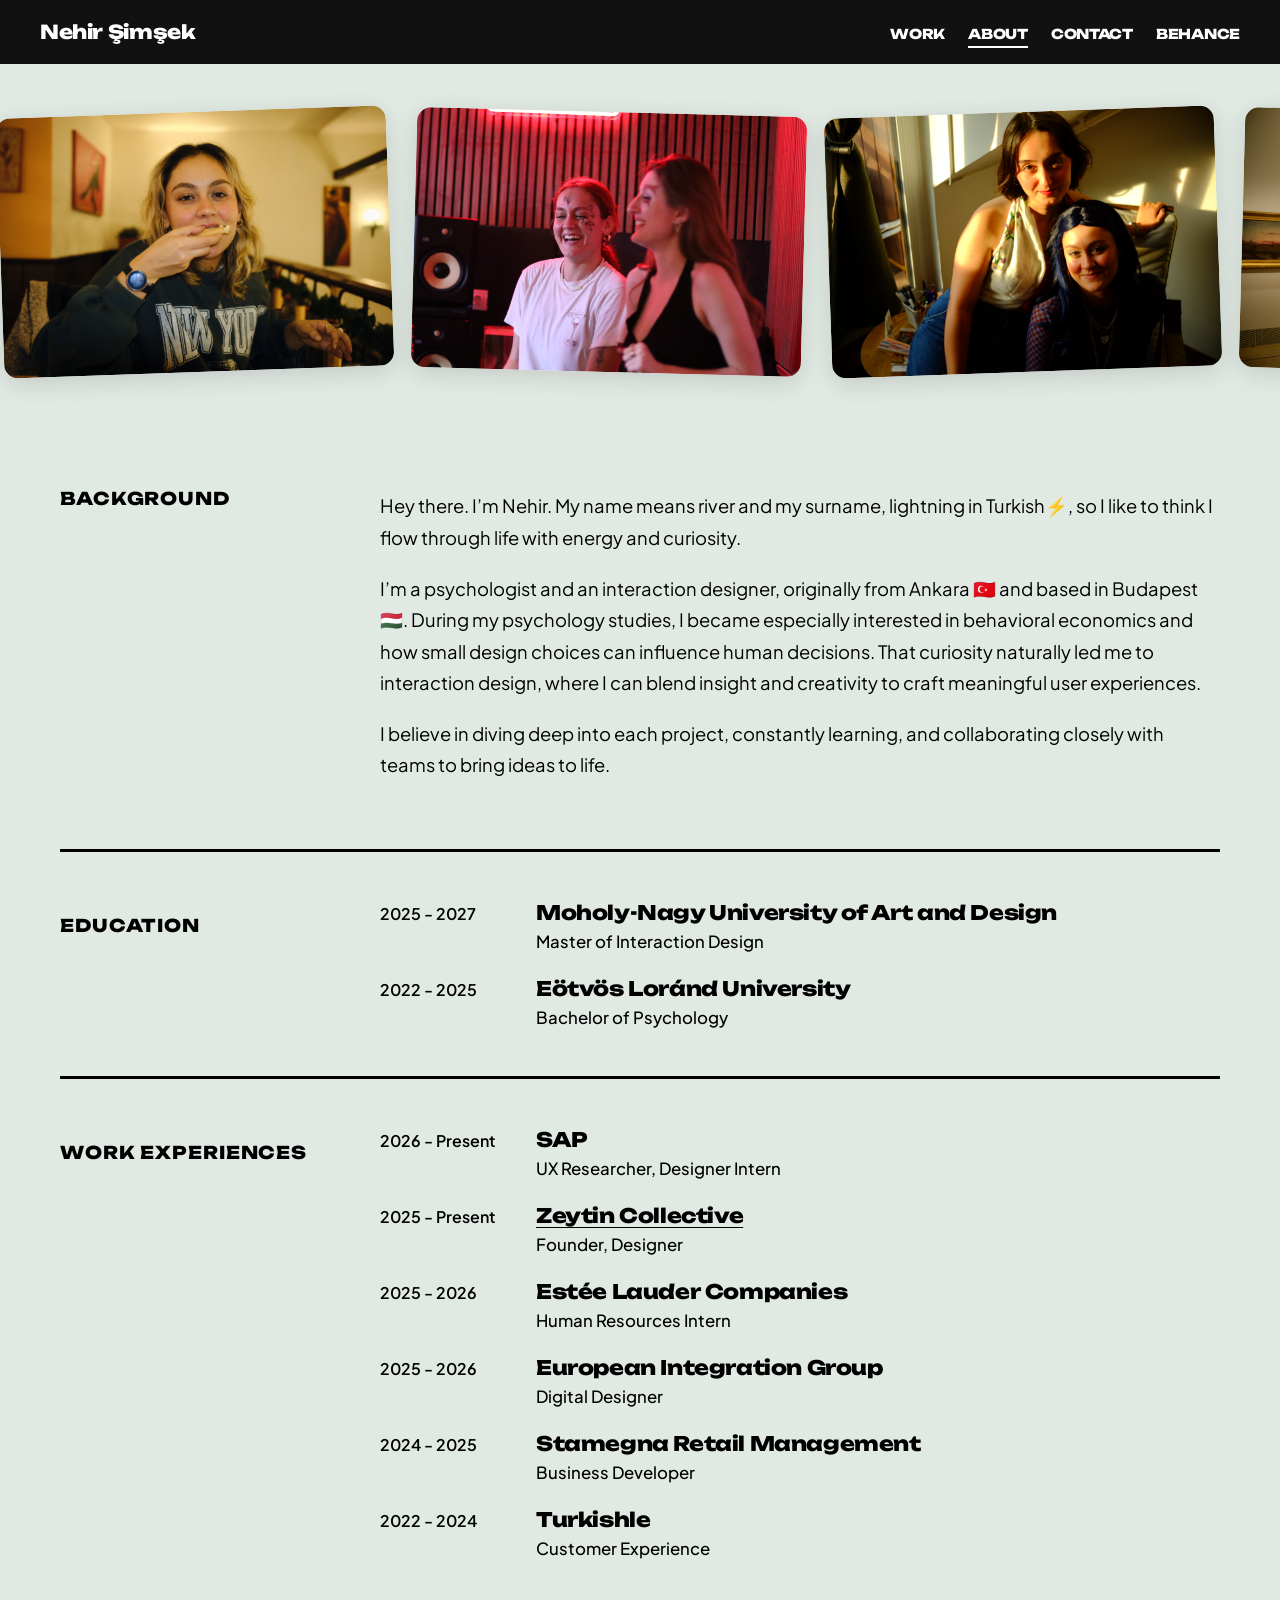
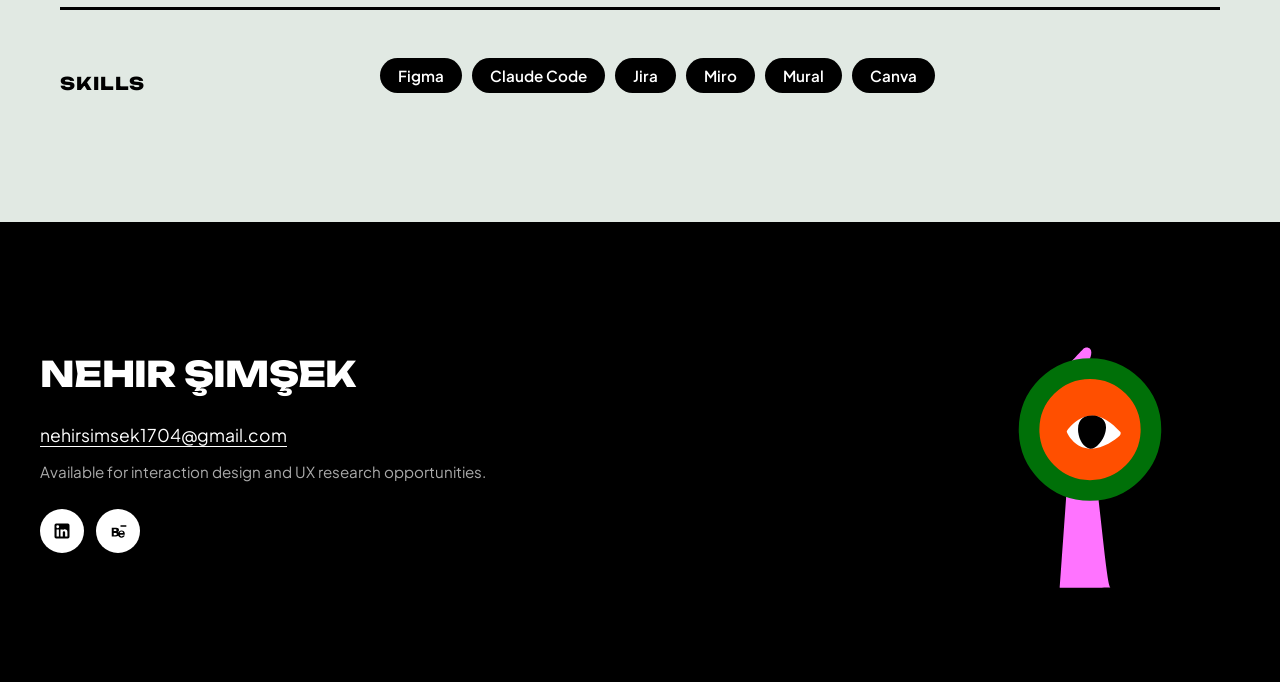
==== commit 9904124c: "Add black-plant favicon to all pages" ====
--- a/about.html
+++ b/about.html
@@ -9,6 +9,7 @@
     <meta name="viewport" content="width=device-width, initial-scale=1.0">
     <title>About | Nehir Şimşek</title>
     
+    <link rel="icon" type="image/png" href="black-plant.png">
 <!-- Google Fonts: Unbounded (Ultra Bold Display) & Plus Jakarta Sans (Body) -->
     <link rel="preconnect" href="https://fonts.googleapis.com">
     <link rel="preconnect" href="https://fonts.gstatic.com" crossorigin>
--- a/style.css
+++ b/style.css
@@ -69,7 +69,7 @@
     letter-spacing: -1px;
     margin-top: 0;
     margin-bottom: 28px;
-    max-width: 700px;
+    max-width: 900px;
 }
 
 .hero .intro {
@@ -536,6 +536,12 @@
     100% { margin-top: -12px; }
 }
 /* Force SAP case study headers and text to stay left-aligned */
+.sap-case-study {
+    max-width: 100% !important;
+    padding-left: 60px !important;
+    padding-right: 60px !important;
+}
+
 .sap-case-study h1,
 .sap-case-study h2,
 .sap-case-study p,
@@ -937,7 +943,31 @@
 /* ======================================== */
 
 /* ===========================================
-   ABOUT PAGE: Scrolling Photo Strip
+   SCROLL TO TOP BUTTON
+   =========================================== */
+
+.scroll-top-btn {
+    display: block;
+    width: 100%;
+    text-align: center;
+    padding: 48px 0;
+    background: none;
+    border: none;
+    border-top: 2px solid #111111;
+    font-family: 'Unbounded', sans-serif;
+    font-size: 1rem;
+    font-weight: 800;
+    letter-spacing: 0.1em;
+    color: #111111;
+    cursor: pointer;
+    transition: opacity 0.2s ease;
+}
+
+.scroll-top-btn:hover {
+    opacity: 0.5;
+}
+
+
    =========================================== */
 
 /* ===========================================
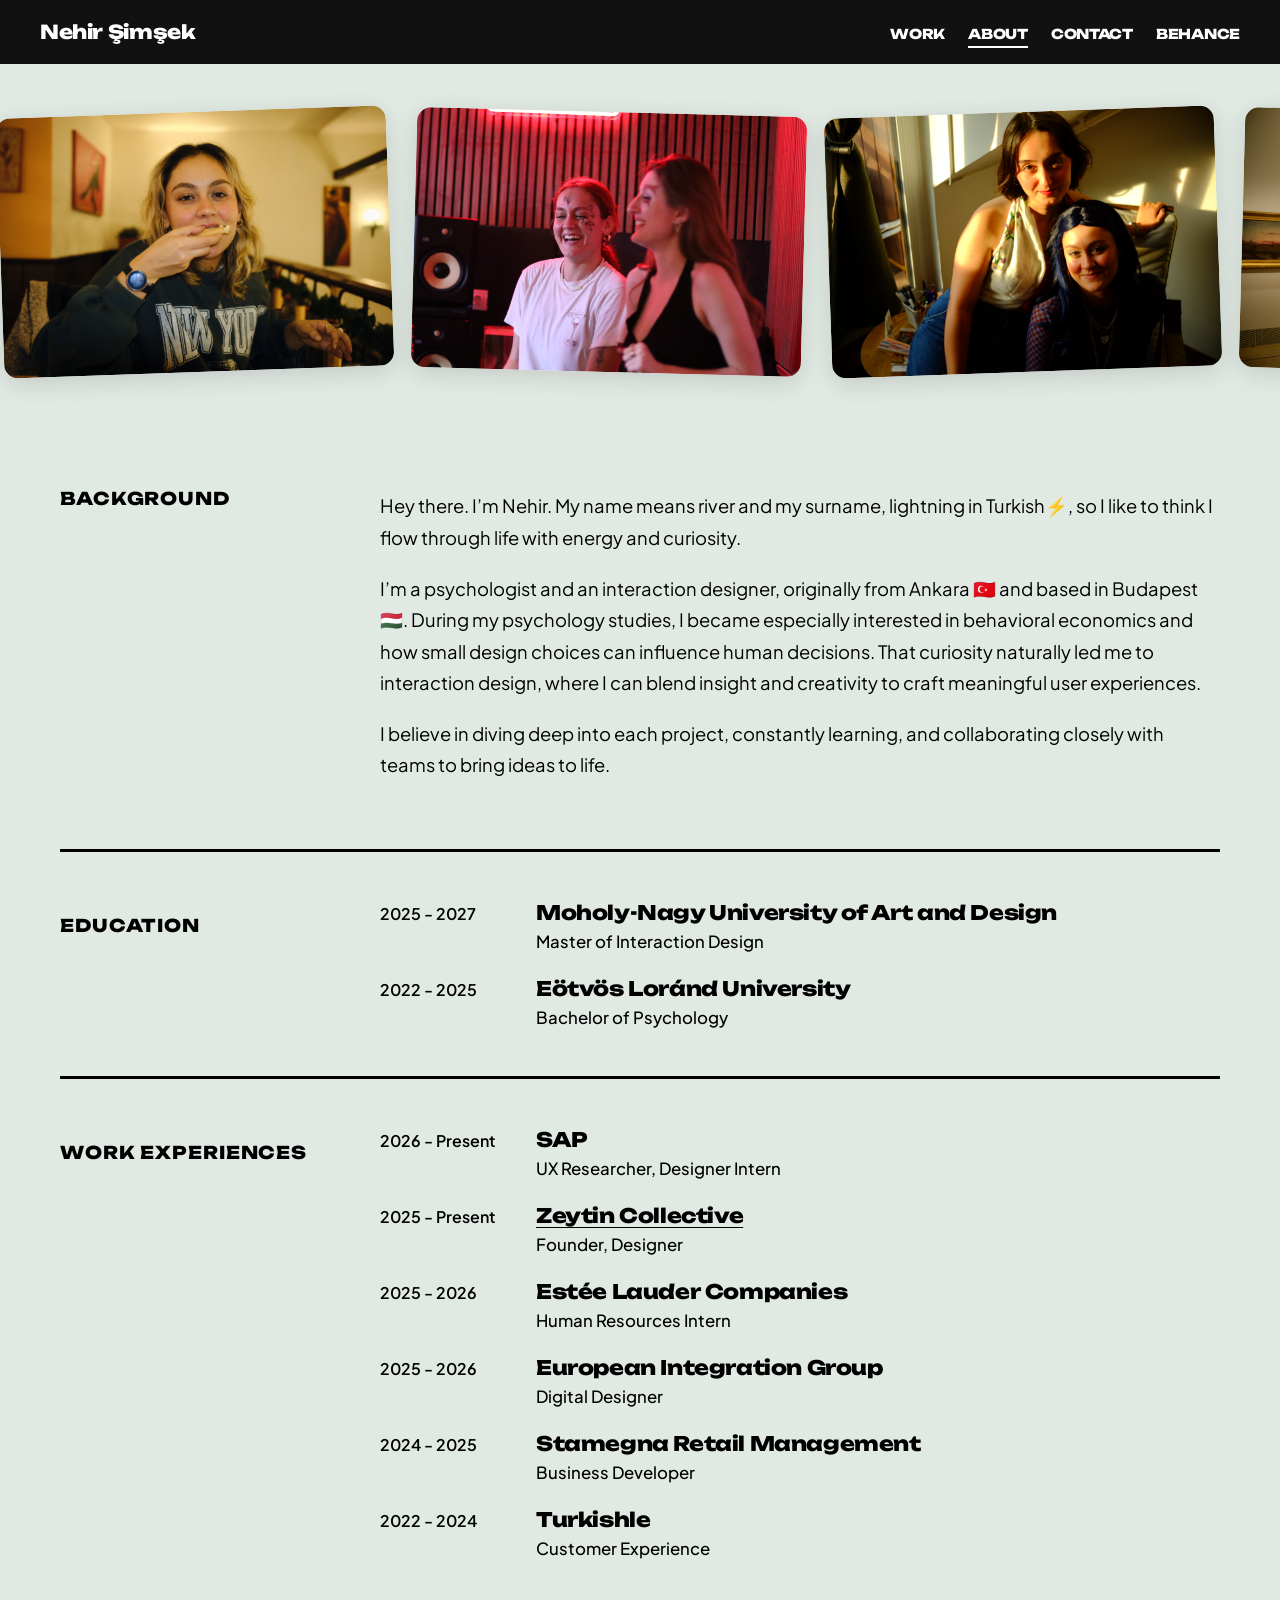
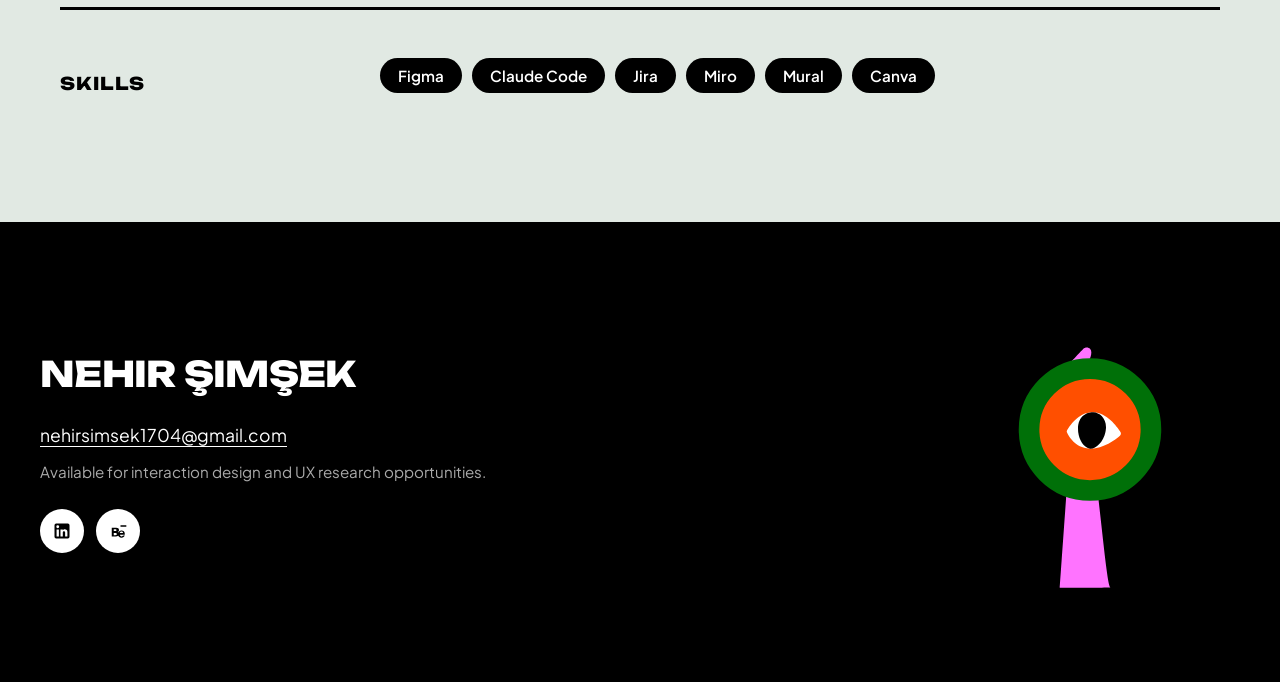
==== commit 91e1a2ef: "Change favicon to grid-copy.png" ====
--- a/about.html
+++ b/about.html
@@ -9,7 +9,7 @@
     <meta name="viewport" content="width=device-width, initial-scale=1.0">
     <title>About | Nehir Şimşek</title>
     
-    <link rel="icon" type="image/png" href="black-plant.png">
+    <link rel="icon" type="image/png" href="grid-copy.png">
 <!-- Google Fonts: Unbounded (Ultra Bold Display) & Plus Jakarta Sans (Body) -->
     <link rel="preconnect" href="https://fonts.googleapis.com">
     <link rel="preconnect" href="https://fonts.gstatic.com" crossorigin>
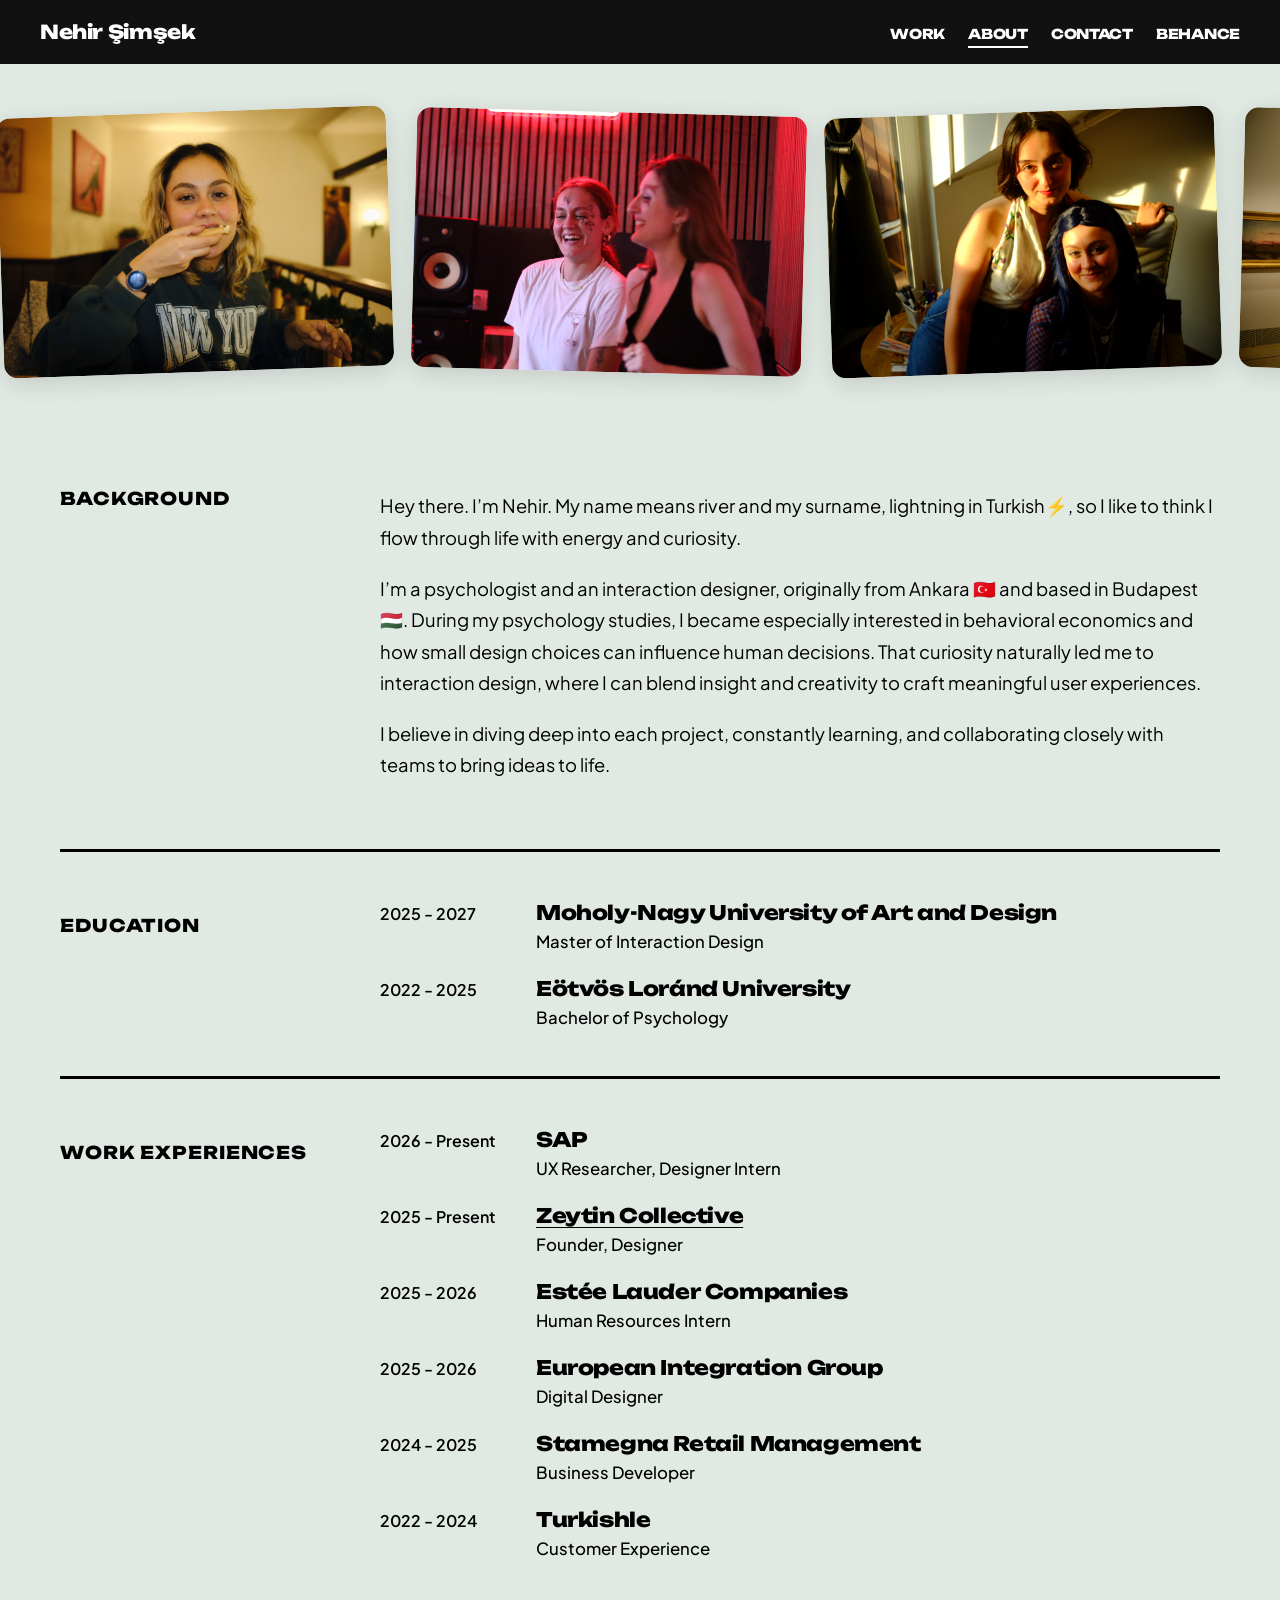
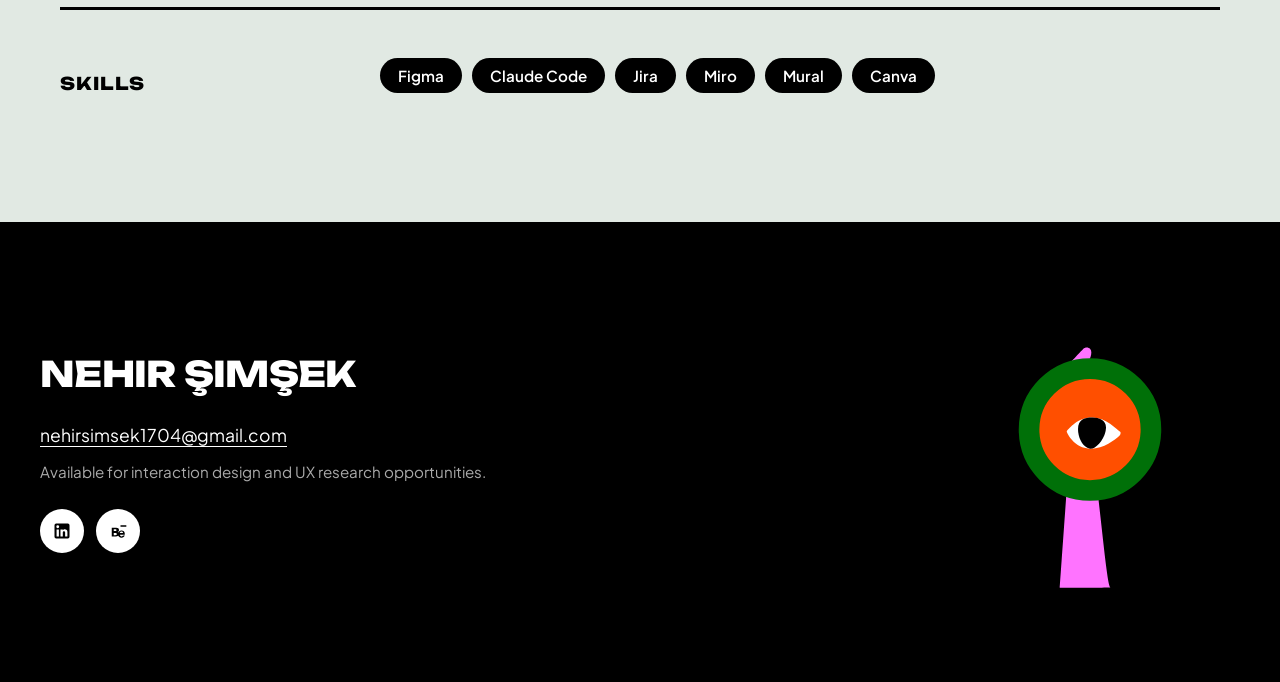
==== commit 35cf3214: "Make logo link to index on all pages" ====
--- a/about.html
+++ b/about.html
@@ -19,7 +19,7 @@
 
     <!-- Navigation Bar -->
     <header class="navbar">
-        <div class="logo">Nehir Şimşek</div>
+        <div class="logo"><a href="index.html" style="color: inherit; text-decoration: none;">Nehir Şimşek</a></div>
         <nav>
             <a href="index.html#work">WORK</a>
             <a href="about.html" class="active">ABOUT</a>
